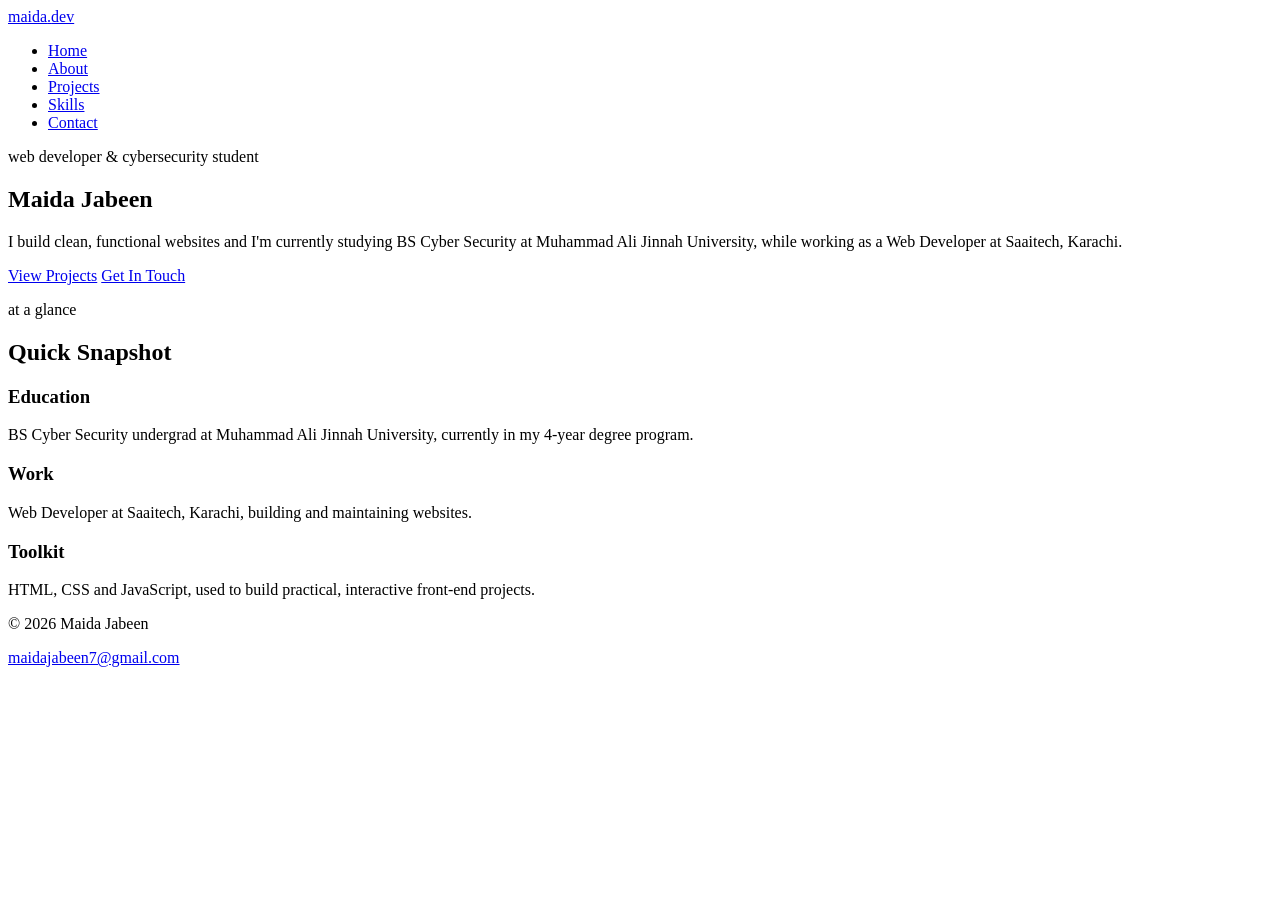
==== index.html @ 02387a6a "Add files via upload" ====
<!DOCTYPE html>
<html lang="en">
<head>
  <meta charset="UTF-8">
  <meta name="viewport" content="width=device-width, initial-scale=1.0">
  <title>Maida Jabeen | Portfolio</title>
  <link rel="preconnect" href="https://fonts.googleapis.com">
  <link href="https://fonts.googleapis.com/css2?family=Space+Grotesk:wght@500;700&family=Inter:wght@400;500&family=JetBrains+Mono:wght@400;700&display=swap" rel="stylesheet">
  <link rel="stylesheet" href="css/style.css">
</head>
<body>
  <header class="site-header">
    <div class="nav-bar">
      <a class="logo" href="index.html">maida<span>.</span>dev</a>
      <nav class="main-nav">
        <ul>
          <li><a href="index.html" class="active">Home</a></li>
          <li><a href="about.html">About</a></li>
          <li><a href="projects.html">Projects</a></li>
          <li><a href="skills.html">Skills</a></li>
          <li><a href="contact.html">Contact</a></li>
        </ul>
      </nav>
    </div>
  </header>

  <main>
    <section class="hero">
      <div class="wrap">
        <p class="eyebrow"> web developer &amp; cybersecurity student</p>
        <h1>Maida Jabeen</h1>
        <p class="lede">I build clean, functional websites and I'm currently studying BS Cyber Security at Muhammad Ali Jinnah University, while working as a Web Developer at Saaitech, Karachi.</p>
        <div class="cta-row">
          <a class="btn primary" href="projects.html">View Projects</a>
          <a class="btn ghost" href="contact.html">Get In Touch</a>
        </div>
      </div>
    </section>

    <section class="snapshot">
      <div class="wrap">
        <div class="section-head">
          <p class="tag"> at a glance</p>
          <h2>Quick Snapshot</h2>
        </div>
        <div class="snapshot-grid">
          <div class="snapshot-card">
            <h3>Education</h3>
            <p>BS Cyber Security undergrad at Muhammad Ali Jinnah University, currently in my 4-year degree program.</p>
          </div>
          <div class="snapshot-card">
            <h3>Work</h3>
            <p>Web Developer at Saaitech, Karachi, building and maintaining websites.</p>
          </div>
          <div class="snapshot-card">
            <h3>Toolkit</h3>
            <p>HTML, CSS and JavaScript, used to build practical, interactive front-end projects.</p>
          </div>
        </div>
      </div>
    </section>
  </main>

  <footer class="site-footer">
    <div class="wrap">
      <p>&copy; 2026 Maida Jabeen</p>
      <a href="mailto:maidajabeen7@gmail.com">maidajabeen7@gmail.com</a>
    </div>
  </footer>
</body>
</html>
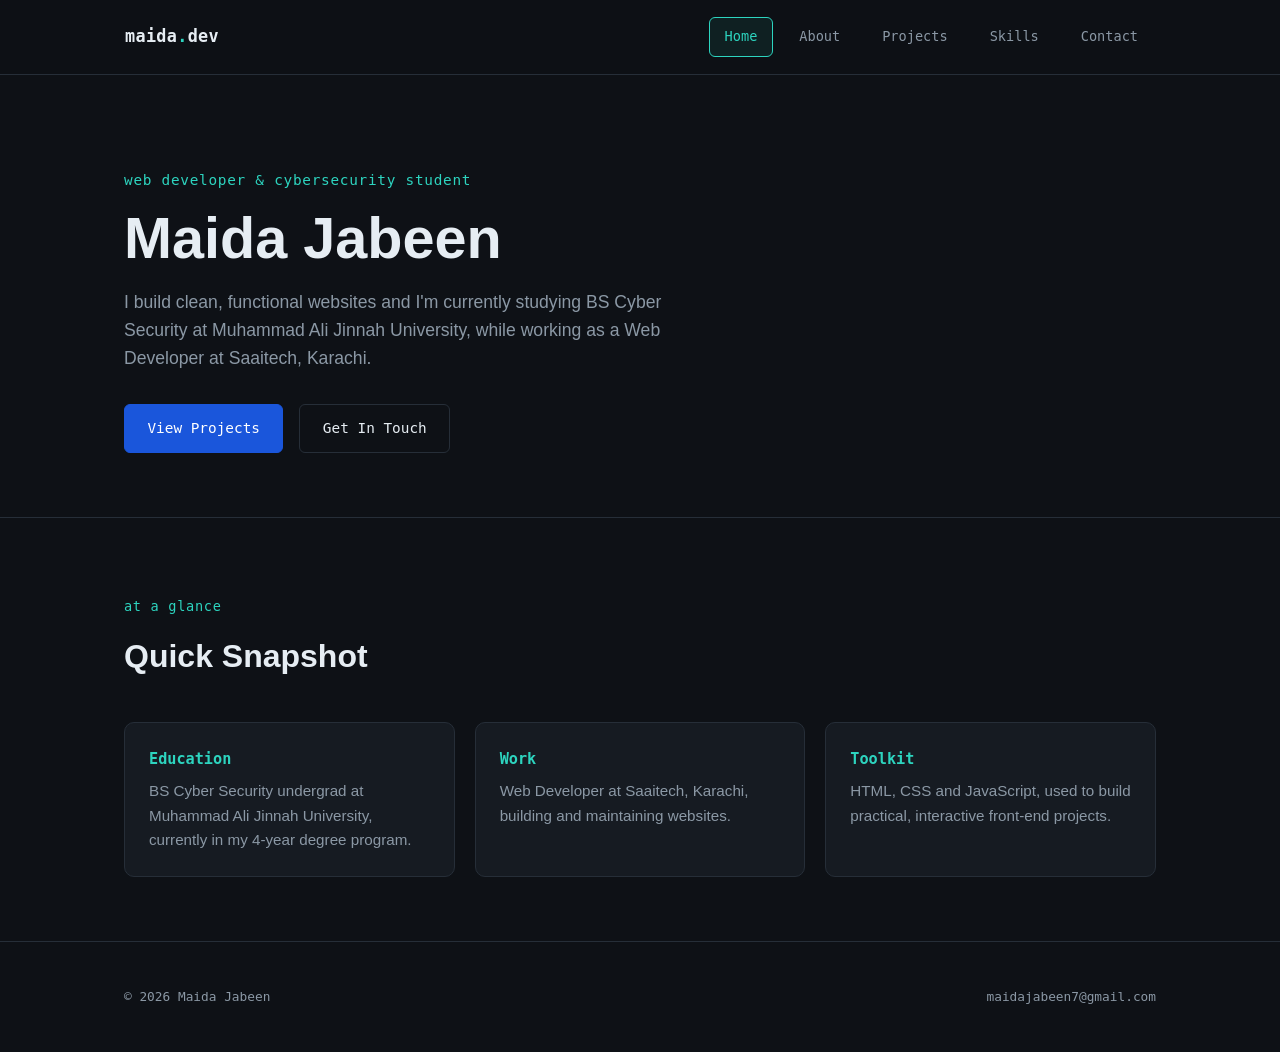
==== commit 0a68e363: "Update index.html" ====
--- a/index.html
+++ b/index.html
@@ -6,7 +6,7 @@
   <title>Maida Jabeen | Portfolio</title>
   <link rel="preconnect" href="https://fonts.googleapis.com">
   <link href="https://fonts.googleapis.com/css2?family=Space+Grotesk:wght@500;700&family=Inter:wght@400;500&family=JetBrains+Mono:wght@400;700&display=swap" rel="stylesheet">
-  <link rel="stylesheet" href="css/style.css">
+  <link rel="stylesheet" href="style.css">
 </head>
 <body>
   <header class="site-header">
--- a/style.css
+++ b/style.css
@@ -0,0 +1,520 @@
+:root {
+  --bg: #0E1116;
+  --surface: #161B22;
+  --surface-alt: #1B222B;
+  --line: #262E38;
+  --text: #E6EDF3;
+  --muted: #8B98A5;
+  --blue: #1A56DB;
+  --teal: #2DD4BF;
+  --mono: 'JetBrains Mono', 'DejaVu Sans Mono', monospace;
+  --display: 'Space Grotesk', 'Segoe UI', sans-serif;
+  --body: 'Inter', 'Segoe UI', sans-serif;
+}
+
+* {
+  box-sizing: border-box;
+}
+
+html {
+  scroll-behavior: smooth;
+}
+
+body {
+  margin: 0;
+  background-color: var(--bg);
+  color: var(--text);
+  font-family: var(--body);
+  line-height: 1.6;
+}
+
+a {
+  color: inherit;
+  text-decoration: none;
+}
+
+img {
+  max-width: 100%;
+  display: block;
+}
+
+.wrap {
+  max-width: 1080px;
+  margin: 0 auto;
+  padding: 0 1.5rem;
+}
+
+header.site-header {
+  position: sticky;
+  top: 0;
+  z-index: 10;
+  background-color: rgba(14, 17, 22, 0.92);
+  backdrop-filter: blur(6px);
+  border-bottom: 1px solid var(--line);
+}
+
+.nav-bar {
+  display: flex;
+  align-items: center;
+  justify-content: space-between;
+  max-width: 1080px;
+  margin: 0 auto;
+  padding: 1rem 1.5rem;
+  border: 1px solid transparent;
+}
+
+.logo {
+  font-family: var(--mono);
+  font-size: 1.05rem;
+  font-weight: 700;
+  letter-spacing: 0.02em;
+  color: var(--text);
+}
+
+.logo span {
+  color: var(--teal);
+}
+
+nav.main-nav ul {
+  display: flex;
+  gap: 0.5rem;
+  list-style: none;
+  margin: 0;
+  padding: 0;
+}
+
+nav.main-nav a {
+  display: inline-block;
+  font-family: var(--mono);
+  font-size: 0.85rem;
+  color: var(--muted);
+  padding: 0.5rem 0.9rem;
+  border: 1px solid transparent;
+  border-radius: 6px;
+  margin: 0 0.1rem;
+}
+
+nav.main-nav a:hover {
+  color: var(--text);
+  border-color: var(--line);
+}
+
+nav.main-nav a.active {
+  color: var(--teal);
+  border-color: var(--teal);
+  background-color: rgba(45, 212, 191, 0.08);
+}
+
+main {
+  display: block;
+}
+
+.hero {
+  padding: 5rem 0 4rem;
+  border-bottom: 1px solid var(--line);
+}
+
+.hero .eyebrow {
+  font-family: var(--mono);
+  color: var(--teal);
+  font-size: 0.9rem;
+  letter-spacing: 0.05em;
+}
+
+.hero h1 {
+  font-family: var(--display);
+  font-size: clamp(2.2rem, 5vw, 3.6rem);
+  margin: 0.6rem 0 1rem;
+  line-height: 1.1;
+}
+
+.hero h1 .cursor {
+  display: inline-block;
+  width: 0.5ch;
+  background-color: var(--teal);
+  animation: blink 1s steps(1) infinite;
+}
+
+@keyframes blink {
+  50% { opacity: 0; }
+}
+
+.hero p.lede {
+  max-width: 540px;
+  color: var(--muted);
+  font-size: 1.1rem;
+}
+
+.cta-row {
+  display: flex;
+  gap: 1rem;
+  margin-top: 2rem;
+}
+
+.btn {
+  font-family: var(--mono);
+  font-size: 0.9rem;
+  padding: 0.75rem 1.4rem;
+  border-radius: 6px;
+  border: 1px solid var(--line);
+}
+
+.btn.primary {
+  background-color: var(--blue);
+  color: #fff;
+  border-color: var(--blue);
+}
+
+.btn.ghost {
+  color: var(--text);
+}
+
+section {
+  padding: 4rem 0;
+  border-bottom: 1px solid var(--line);
+}
+
+section:last-of-type {
+  border-bottom: none;
+}
+
+.section-head {
+  margin-bottom: 2.5rem;
+}
+
+.section-head .tag {
+  font-family: var(--mono);
+  color: var(--teal);
+  font-size: 0.85rem;
+  letter-spacing: 0.05em;
+}
+
+.section-head h2 {
+  font-family: var(--display);
+  font-size: 2rem;
+  margin: 0.4rem 0 0;
+}
+
+.snapshot-grid {
+  display: grid;
+  grid-template-columns: repeat(3, 1fr);
+  gap: 1.25rem;
+}
+
+.snapshot-card {
+  background-color: var(--surface);
+  border: 1px solid var(--line);
+  border-radius: 10px;
+  padding: 1.5rem;
+}
+
+.snapshot-card h3 {
+  font-family: var(--mono);
+  font-size: 0.95rem;
+  color: var(--teal);
+  margin: 0 0 0.5rem;
+}
+
+.snapshot-card p {
+  color: var(--muted);
+  margin: 0;
+  font-size: 0.95rem;
+}
+
+.about-layout {
+  display: grid;
+  grid-template-columns: 220px 1fr;
+  gap: 3rem;
+  align-items: start;
+}
+
+.about-layout figure {
+  margin: 0;
+}
+
+.about-layout figcaption {
+  text-align: center;
+  font-family: var(--mono);
+  font-size: 0.8rem;
+  color: var(--muted);
+  margin-top: 0.8rem;
+}
+
+.profile-photo {
+  border-radius: 12px;
+  border: 1px solid var(--line);
+}
+
+.bio article h3 {
+  font-family: var(--display);
+  font-size: 1.3rem;
+  margin: 0 0 0.6rem;
+}
+
+.bio article p {
+  color: var(--muted);
+}
+
+aside.education {
+  margin-top: 2.5rem;
+  background-color: var(--surface);
+  border: 1px solid var(--line);
+  border-left: 3px solid var(--blue);
+  border-radius: 8px;
+  padding: 1.5rem 1.75rem;
+}
+
+aside.education h3 {
+  font-family: var(--mono);
+  font-size: 0.9rem;
+  color: var(--teal);
+  margin: 0 0 0.5rem;
+}
+
+aside.education p {
+  margin: 0.2rem 0;
+}
+
+aside.education .role {
+  color: var(--muted);
+}
+
+.project-grid {
+  display: grid;
+  grid-template-columns: repeat(2, 1fr);
+  gap: 1.75rem;
+}
+
+.project-card {
+  background-color: var(--surface);
+  border: 1px solid var(--line);
+  border-radius: 10px;
+  overflow: hidden;
+}
+
+.project-card img {
+  border-bottom: 1px solid var(--line);
+}
+
+.project-card .project-body {
+  padding: 1.5rem;
+}
+
+.project-card h3 {
+  font-family: var(--display);
+  font-size: 1.25rem;
+  margin: 0 0 0.5rem;
+}
+
+.project-card p {
+  color: var(--muted);
+  font-size: 0.95rem;
+  margin: 0 0 1rem;
+}
+
+.tag-row {
+  display: flex;
+  gap: 0.5rem;
+  flex-wrap: wrap;
+}
+
+.tag-row span {
+  font-family: var(--mono);
+  font-size: 0.75rem;
+  color: var(--teal);
+  border: 1px solid var(--line);
+  border-radius: 4px;
+  padding: 0.2rem 0.55rem;
+}
+
+.skills-grid {
+  display: grid;
+  grid-template-columns: repeat(3, 1fr);
+  gap: 1.5rem;
+}
+
+.skill-card {
+  background-color: var(--surface);
+  border: 1px solid var(--line);
+  border-radius: 10px;
+  padding: 1.75rem;
+}
+
+.skill-card .skill-top {
+  display: flex;
+  justify-content: space-between;
+  align-items: baseline;
+  margin-bottom: 0.9rem;
+}
+
+.skill-card h3 {
+  font-family: var(--display);
+  font-size: 1.15rem;
+  margin: 0;
+}
+
+.skill-card .level {
+  font-family: var(--mono);
+  font-size: 0.8rem;
+  color: var(--muted);
+}
+
+.meter {
+  height: 6px;
+  background-color: var(--bg);
+  border: 1px solid var(--line);
+  border-radius: 4px;
+  overflow: hidden;
+}
+
+.meter span {
+  display: block;
+  height: 100%;
+  background-color: var(--blue);
+}
+
+.skill-card p {
+  color: var(--muted);
+  font-size: 0.9rem;
+  margin: 1rem 0 0;
+}
+
+.contact-layout {
+  display: grid;
+  grid-template-columns: 1fr 1fr;
+  gap: 3rem;
+}
+
+.contact-info p {
+  color: var(--muted);
+}
+
+.contact-info ul {
+  list-style: none;
+  padding: 0;
+  margin: 2rem 0 0;
+}
+
+.contact-info li {
+  font-family: var(--mono);
+  font-size: 0.9rem;
+  padding: 0.7rem 0;
+  border-top: 1px solid var(--line);
+}
+
+.contact-info li:first-child {
+  border-top: none;
+}
+
+.contact-info li span {
+  color: var(--muted);
+  display: inline-block;
+  width: 90px;
+}
+
+.contact-layout .contact {
+  padding: 0;
+  border-bottom: none;
+}
+
+.contact-layout .contact h2 {
+  font-family: var(--display);
+  font-size: 1.4rem;
+  margin: 0 0 1rem;
+}
+
+.contact form {
+  display: flex;
+  flex-direction: column;
+  max-width: 600px;
+  margin: 0 auto;
+  gap: 0.8rem;
+  background-color: var(--surface);
+  border: 1px solid var(--line);
+  border-radius: 10px;
+  padding: 2rem;
+}
+
+.contact label {
+  font-family: var(--mono);
+  font-size: 0.8rem;
+  color: var(--muted);
+}
+
+input, textarea {
+  padding: 0.7rem;
+  border: 1px solid #CCCCCC;
+  border-radius: 4px;
+  font-size: 1rem;
+  background-color: var(--bg);
+  color: var(--text);
+  font-family: var(--body);
+  border-color: var(--line);
+}
+
+input:focus, textarea:focus {
+  border-color: #1A56DB;
+  outline: none;
+}
+
+.contact button {
+  font-family: var(--mono);
+  font-size: 0.9rem;
+  padding: 0.8rem 1.4rem;
+  border-radius: 6px;
+  border: 1px solid var(--blue);
+  background-color: var(--blue);
+  color: #fff;
+  margin-top: 0.4rem;
+  cursor: pointer;
+}
+
+footer.site-footer {
+  border-top: 1px solid var(--line);
+  padding: 2rem 0;
+}
+
+footer.site-footer .wrap {
+  display: flex;
+  justify-content: space-between;
+  align-items: center;
+  font-family: var(--mono);
+  font-size: 0.8rem;
+  color: var(--muted);
+}
+
+footer.site-footer a {
+  color: var(--muted);
+}
+
+footer.site-footer a:hover {
+  color: var(--teal);
+}
+
+@media (max-width: 760px) {
+  .nav-bar {
+    flex-direction: column;
+    gap: 0.8rem;
+  }
+
+  nav.main-nav ul {
+    flex-wrap: wrap;
+    justify-content: center;
+  }
+
+  .snapshot-grid,
+  .skills-grid,
+  .project-grid {
+    grid-template-columns: 1fr;
+  }
+
+  .about-layout,
+  .contact-layout {
+    grid-template-columns: 1fr;
+  }
+
+  footer.site-footer .wrap {
+    flex-direction: column;
+    gap: 0.5rem;
+  }
+}
